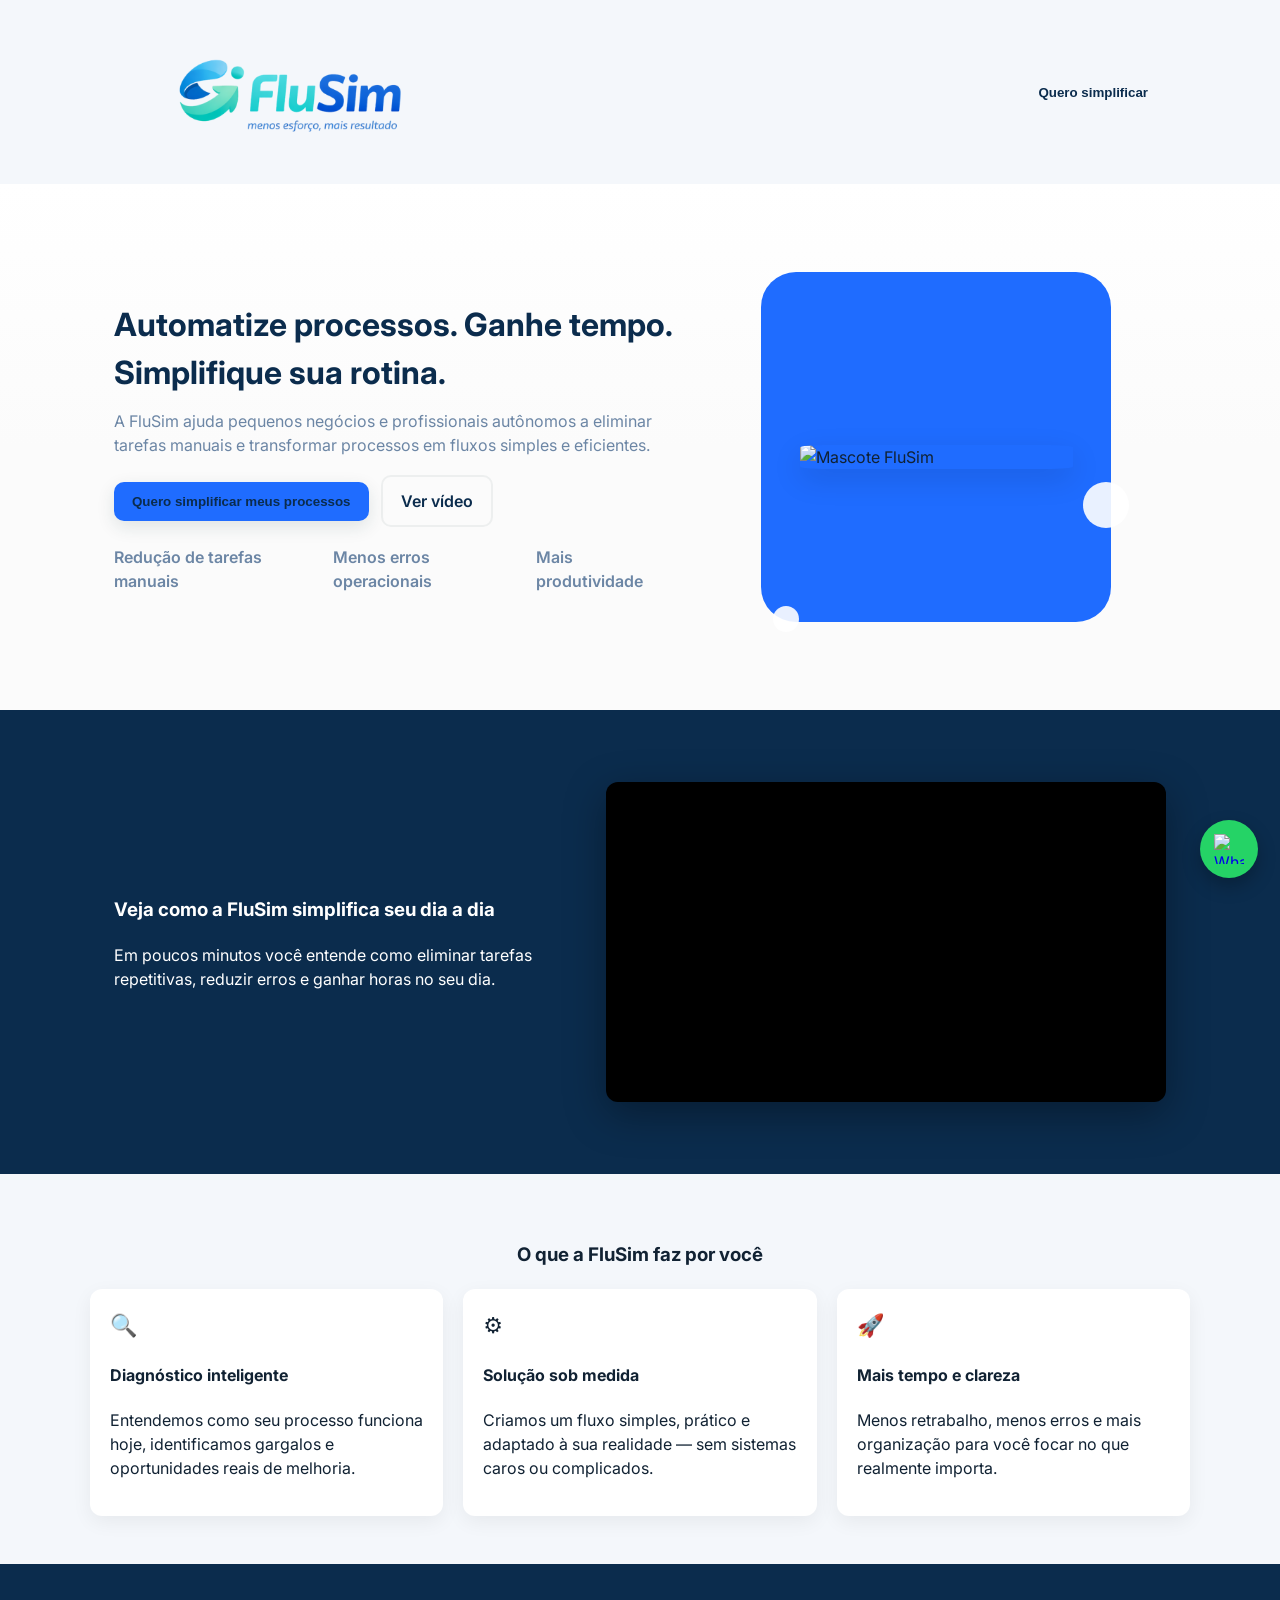
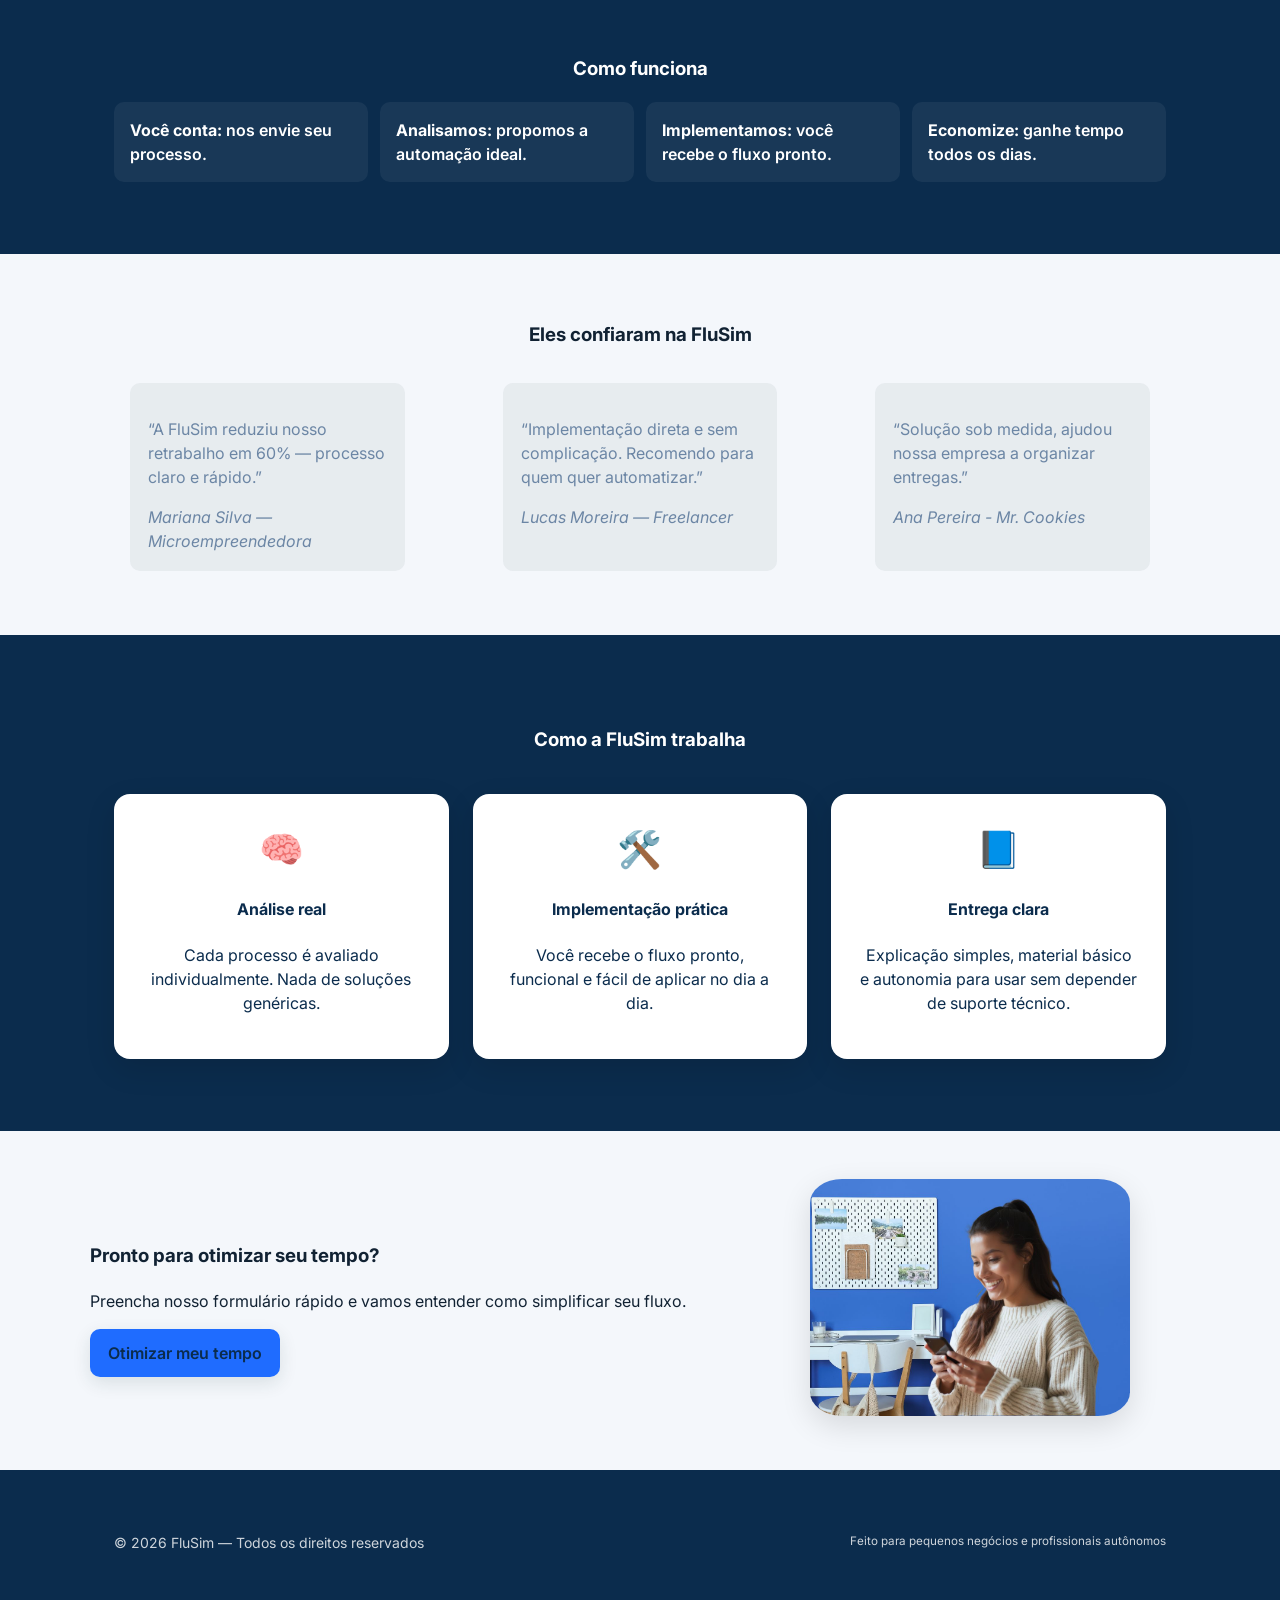
==== index.html @ b157165b "Add files via upload" ====
<!DOCTYPE html>
<html lang="pt-BR">
<head>
  <meta charset="utf-8" />
  <meta name="viewport" content="width=device-width,initial-scale=1" />
  <title>FluSim — Fluxo Simples</title>
  <link href="https://fonts.googleapis.com/css2?family=Inter:wght@300;400;600;700&display=swap" rel="stylesheet">
  <link rel="stylesheet" href="style.css">
</head>

<a href="https://wa.me/554137984067?text=Olá,%20quero%20otimizar%20meu%20tempo%20com%20a%20FluSim"
   class="whatsapp-float"
   target="_blank"
   aria-label="WhatsApp Flusim">
   <img src="https://upload.wikimedia.org/wikipedia/commons/6/6b/WhatsApp.svg" alt="WhatsApp">
</a>


<body>

<header class="site-header">
  <div class="container header-inner">
    <div class="brand">
  <img src="logo.png" alt="FluSim" class="logo-img">
</div>
    <nav class="nav">
      <button class="btn btn-ghost" onclick="abrirFormulario()">Quero simplificar</button>
    </nav>
  </div>
</header>

<!-- HERO -->
<section class="hero">
  <div class="container hero-grid">
    <div class="hero-content">
      <h2>Automatize processos. Ganhe tempo. Simplifique sua rotina.</h2>
      <p class="lead">A FluSim ajuda pequenos negócios e profissionais autônomos a eliminar tarefas manuais e transformar processos em fluxos simples e eficientes.</p>
      <div class="hero-ctas">
        <button class="btn btn-primary" onclick="abrirFormulario()">Quero simplificar meus processos</button>
        <a class="btn btn-outline" href="#video">Ver vídeo</a>
      </div>

      <ul class="quick-benefits">
        <li>Redução de tarefas manuais</li>
        <li>Menos erros operacionais</li>
        <li>Mais produtividade</li>
      </ul>
    </div>

    <div class="hero-media">
      <div class="media-decor">
        <!-- Substitua por imagem do mascote ou foto -->
        <img src="hero-photo.gif" alt="Mascote FluSim" class="hero-photo">
        <span class="dot dot-1"></span>
        <span class="dot dot-2"></span>
      </div>
    </div>
  </div>
</section>

<!-- VIDEO -->
<section id="video" class="section-dark">
  <div class="container section-grid">
    <div class="video-text">
      <h3>Veja como a FluSim simplifica seu dia a dia</h3>
      <p>Em poucos minutos você entende como eliminar tarefas repetitivas, reduzir erros e ganhar horas no seu dia.</p>
    </div>
    <div class="video-frame">
      <div class="embed-wrap">
        <iframe 
          src="https://player.vimeo.com/video/SEU_VIDEO_ID?title=0&byline=0&portrait=0"
          title="FluSim - vídeo explicativo"
          frameborder="0"
          allow="autoplay; fullscreen; picture-in-picture"
          allowfullscreen>
        </iframe>
      </div>
    </div>
  </div>
</section>

<!-- BENEFÍCIOS / VALOR -->
<section class="container section-values">
  <h3 class="center">O que a FluSim faz por você</h3>

  <div class="values-grid">

    <article class="value">
      <div class="icon">🔍</div>
      <h4>Diagnóstico inteligente</h4>
      <p>Entendemos como seu processo funciona hoje, identificamos gargalos e oportunidades reais de melhoria.</p>
    </article>

    <article class="value">
      <div class="icon">⚙️</div>
      <h4>Solução sob medida</h4>
      <p>Criamos um fluxo simples, prático e adaptado à sua realidade — sem sistemas caros ou complicados.</p>
    </article>

    <article class="value">
      <div class="icon">🚀</div>
      <h4>Mais tempo e clareza</h4>
      <p>Menos retrabalho, menos erros e mais organização para você focar no que realmente importa.</p>
    </article>

  </div>
</section>


<!-- COMO FUNCIONA -->
<section class="section-dark how">
  <div class="container">
    <h3 class="center">Como funciona</h3>
    <ol class="steps">
      <li><strong>Você conta:</strong> nos envie seu processo.</li>
      <li><strong>Analisamos:</strong> propomos a automação ideal.</li>
      <li><strong>Implementamos:</strong> você recebe o fluxo pronto.</li>
      <li><strong>Economize:</strong> ganhe tempo todos os dias.</li>
    </ol>
  </div>
</section>

<!-- TESTEMUNHOS -->
<section class="container testimonials">
  <h3 class="center">Eles confiaram na FluSim</h3>
  <div class="test-grid">
    <blockquote>
      <p>“A FluSim reduziu nosso retrabalho em 60% — processo claro e rápido.”</p>
      <cite>Mariana Silva — Microempreendedora</cite>
    </blockquote>
    <blockquote>
      <p>“Implementação direta e sem complicação. Recomendo para quem quer automatizar.”</p>
      <cite>Lucas Moreira — Freelancer</cite>
    </blockquote>
    <blockquote>
      <p>“Solução sob medida, ajudou nossa empresa a organizar entregas.”</p>
      <cite>Ana Pereira - Mr. Cookies</cite>
    </blockquote>
  </div>
</section>

<!-- Pilares -->
<section class="section-dark section-pillars">
  <div class="container">
    <h3 class="center">Como a FluSim trabalha</h3>

    <div class="pillars-grid">

      <article class="pillar">
        <div class="icon">🧠</div>
        <h4>Análise real</h4>
        <p>Cada processo é avaliado individualmente. Nada de soluções genéricas.</p>
      </article>

      <article class="pillar">
        <div class="icon">🛠️</div>
        <h4>Implementação prática</h4>
        <p>Você recebe o fluxo pronto, funcional e fácil de aplicar no dia a dia.</p>
      </article>

      <article class="pillar">
        <div class="icon">📘</div>
        <h4>Entrega clara</h4>
        <p>Explicação simples, material básico e autonomia para usar sem depender de suporte técnico.</p>
      </article>

    </div>
  </div>
</section>


<!-- CTA / FORM LINK -->
<section id="contato" class="container final-cta">
  <div class="cta-grid">
    <div>
      <h3>Pronto para otimizar seu tempo?</h3>
      <p>Preencha nosso formulário rápido e vamos entender como simplificar seu fluxo.</p>
      <a class="btn btn-primary" href="https://forms.gle/u1SVNttfD4FiTbFT9">Otimizar meu tempo</a>
    </div>
    <div class="cta-image">
      <img src="cta-photo.jpg" alt="Pessoa feliz usando celular">
    </div>
  </div>
</section>


<footer class="site-footer section-dark">
  <div class="container footer-inner">
    <p>© <span id="ano"></span> FluSim — Todos os direitos reservados</p>
    <small>Feito para pequenos negócios e profissionais autônomos</small>
  </div>
</footer>

<script src="script.js"></script>
</body>
</html>
---- style.css ----
:root{
  --bg:#f4f7fb;

  --dark:#0b2c4d;      /* azul escuro */
  --accent:#1f6cff;   /* azul principal */
  --soft:#4fc3ff;     /* azul claro */

  --muted:#6c86a5;
  --white:#ffffff;

  --radius:14px;
  --max-width:1100px;
  --container-pad:24px;
  font-size:16px;
}

*{box-sizing:border-box}
html,body{height:100%}
body{
  margin:0;
  font-family:Inter,system-ui,Arial,sans-serif;
  background:var(--bg);
  color:#123;
  -webkit-font-smoothing:antialiased;
  -moz-osx-font-smoothing:grayscale;
  line-height:1.5;
}

.logo-img{
  height: 100px;
  width: auto;
  object-fit: contain;
  display: block;
}

.container{
  width:100%;
  max-width:var(--max-width);
  margin:0 auto;
  padding:24px;
}

/* header */
.site-header{
  background:transparent;
  padding:18px 0;
}
.header-inner{display:flex;justify-content:space-between;align-items:center}
.logo{margin:0;font-size:20px;color:var(--dark);font-weight:700}
.tag{margin:0;font-size:12px;color:var(--muted)}

/* buttons */
.btn{
  display:inline-block;
  padding:12px 18px;
  border-radius:10px;
  border:none;
  cursor:pointer;
  font-weight:600;
  text-decoration:none;
}
.btn-primary{
  background:var(--accent);
  color:var(--dark);
  box-shadow:0 6px 18px rgba(21,60,57,0.12);
}
.btn-outline{
  background:transparent;
  color:var(--dark);
  border:2px solid rgba(21,60,57,0.06);
}
.btn-ghost{
  background:transparent;
  color:var(--dark);
}

/* HERO */
.hero{
  padding:64px 0;
  background:linear-gradient(180deg, #ffffff 0%, #fbfbfb 50%);
}
.hero-grid{display:grid;grid-template-columns:1fr 460px;gap:32px;align-items:center}
.hero-content h2{font-size:32px;margin:0 0 12px;color:var(--dark)}
.lead{color:var(--muted);margin:0 0 18px}
.hero-ctas{display:flex;gap:12px;align-items:center;margin-bottom:18px}
.quick-benefits{display:flex;gap:16px;padding:0;margin:0;list-style:none;font-weight:600;color:var(--muted)}

/* hero media circular */
.hero-media{display:flex;justify-content:center}
.media-decor{position:relative;width:350px;height:350px;border-radius:10%;background:var(--accent);display:flex;align-items:center;justify-content:center;overflow:visible}
.hero-photo{width:78%;border-radius:10%;box-shadow:0 10px 30px rgba(0,0,0,0.12);transform:translateY(10px)}
.dot{position:absolute;border-radius:50%;background:var(--white);opacity:0.9}
.dot-1{width:46px;height:46px;right:-18px;top:60%}
.dot-2{width:26px;height:26px;left:12px;bottom:-10px}

/* Sections */
.section-dark{background:var(--dark);color:var(--white);padding:48px 0}
.section-grid{display:grid;grid-template-columns:1fr 560px;gap:28px;align-items:center}
.embed-wrap{background:#000;border-radius:12px;overflow:hidden;box-shadow:0 12px 40px rgba(0,0,0,0.35)}
.embed-wrap iframe{width:100%;height:320px;border:0;display:block}

/* values */
.section-values{padding:48px 0}
.center{text-align:center}
.values-grid{display:grid;grid-template-columns:repeat(3,1fr);gap:20px;margin-top:20px}
.value{background:#fff;padding:20px;border-radius:12px;box-shadow:0 6px 20px rgba(0,0,0,0.06);text-align:left}
.value .icon{font-size:22px;margin-bottom:8px}

/* how */
.how .steps{list-style:none;padding:0;margin:18px auto 0;display:grid;grid-template-columns:repeat(4,1fr);gap:12px}
.how .steps li{background:rgba(255,255,255,0.06);padding:16px;border-radius:10px;text-align:left;font-weight:600}

/* testimonials */
.testimonials{padding:48px 0}
.test-grid{display:grid;grid-template-columns:repeat(3,1fr);gap:18px;margin-top:18px}
blockquote{background:rgba(21,60,57,0.06);padding:18px;border-radius:10px;color:var(--muted)}

/* pricing */
.section-pricing .pricing-grid{display:grid;grid-template-columns:repeat(3,1fr);gap:18px;margin-top:20px}
.card{background:var(--white);padding:20px;border-radius:12px;text-align:center;box-shadow:0 10px 30px rgba(0,0,0,0.06)}
.card.featured{background:var(--dark);color:var(--white);transform:translateY(-8px)}

/* final cta */
.final-cta{padding:48px 0}
.cta-grid{display:grid;grid-template-columns:1fr 380px;gap:28px;align-items:center}
.cta-image img{width:100%;border-radius:10%;max-width:320px;box-shadow:0 10px 30px rgba(0,0,0,0.12)}

/* footer */
.site-footer{padding:24px 0;font-size:14px;color:rgba(255,255,255,0.8)}
.footer-inner{display:flex;justify-content:space-between;align-items:center}

/* responsivity */
@media (max-width:980px){
  .hero-grid{grid-template-columns:1fr; text-align:center}
  .media-decor{width:320px;height:320px}
  .section-grid{grid-template-columns:1fr}
  .values-grid{grid-template-columns:1fr}
  .how .steps{grid-template-columns:repeat(2,1fr)}
  .test-grid{grid-template-columns:1fr}
  .pricing-grid{grid-template-columns:1fr}
  .cta-grid{grid-template-columns:1fr}
}
@media (max-width:520px){
  .media-decor{width:260px;height:260px}
  .embed-wrap iframe{height:200px}
  .hero-content h2{font-size:24px}
  .quick-benefits{flex-direction:column;align-items:center}
}

.section-pillars .pillars-grid{
  display:grid;
  grid-template-columns:repeat(auto-fit,minmax(240px,1fr));
  gap:24px;
  margin-top:40px;
}

.pillar{
  background:#ffffff;
  color:#0b2c4d;
  padding:28px;
  border-radius:16px;
  text-align:center;
  box-shadow:0 10px 30px rgba(0,0,0,0.12);
}

.pillar .icon{
  font-size:36px;
  margin-bottom:12px;
}


/* RESPONSIVO MOBILE */
@media (max-width: 768px){

  body{
    overflow-x:hidden;
  }

  .container{
    padding-left:16px;
    padding-right:16px;
  }

  /* HEADER */
  .header-inner{
    flex-direction:column;
    gap:12px;
  }

  /* HERO */
  .hero-grid{
    grid-template-columns:1fr;
    text-align:center;
  }

  .hero-content h2{
    font-size:26px;
  }

  .lead{
    font-size:16px;
  }

  .hero-ctas{
    flex-direction:column;
    gap:12px;
  }

  .hero-media{
    margin-top:24px;
  }

  .hero-photo{
    max-width:100%;
    height:auto;
  }

  /* VALUES */
  .values-grid{
    grid-template-columns:1fr;
  }

  /* PILLARS */
  .pillars-grid{
    grid-template-columns:1fr;
  }

  /* VIDEO */
  .section-grid{
    grid-template-columns:1fr;
    gap:24px;
    text-align:center;
  }

  /* HOW */
  .steps{
    padding-left:0;
  }

  .steps li{
    margin-bottom:16px;
  }

  /* TESTEMUNHOS */
  .test-grid{
    grid-template-columns:1fr;
  }

  /* CTA */
  .cta-grid{
    grid-template-columns:1fr;
    text-align:center;
  }

  .cta-image img{
    max-width:100%;
    height:auto;
    margin-top:24px;
  }

  /* BOTÕES */
  .btn{
    width:100%;
  }

}


.whatsapp-float{
  position:fixed;
  width:58px;
  height:58px;
  bottom:22px;
  right:22px;
  background:#25d366;
  border-radius:50%;
  display:flex;
  align-items:center;
  justify-content:center;
  box-shadow:0 8px 18px rgba(0,0,0,.25);
  z-index:9999;
  transition:.3s ease;
}

.whatsapp-float img{
  width:30px;
  height:30px;
}

.whatsapp-float:hover{
  transform:scale(1.08);
}


@media(max-width:600px){
  .whatsapp-float{
    width:52px;
    height:52px;
    bottom:18px;
    right:18px;
  }
}
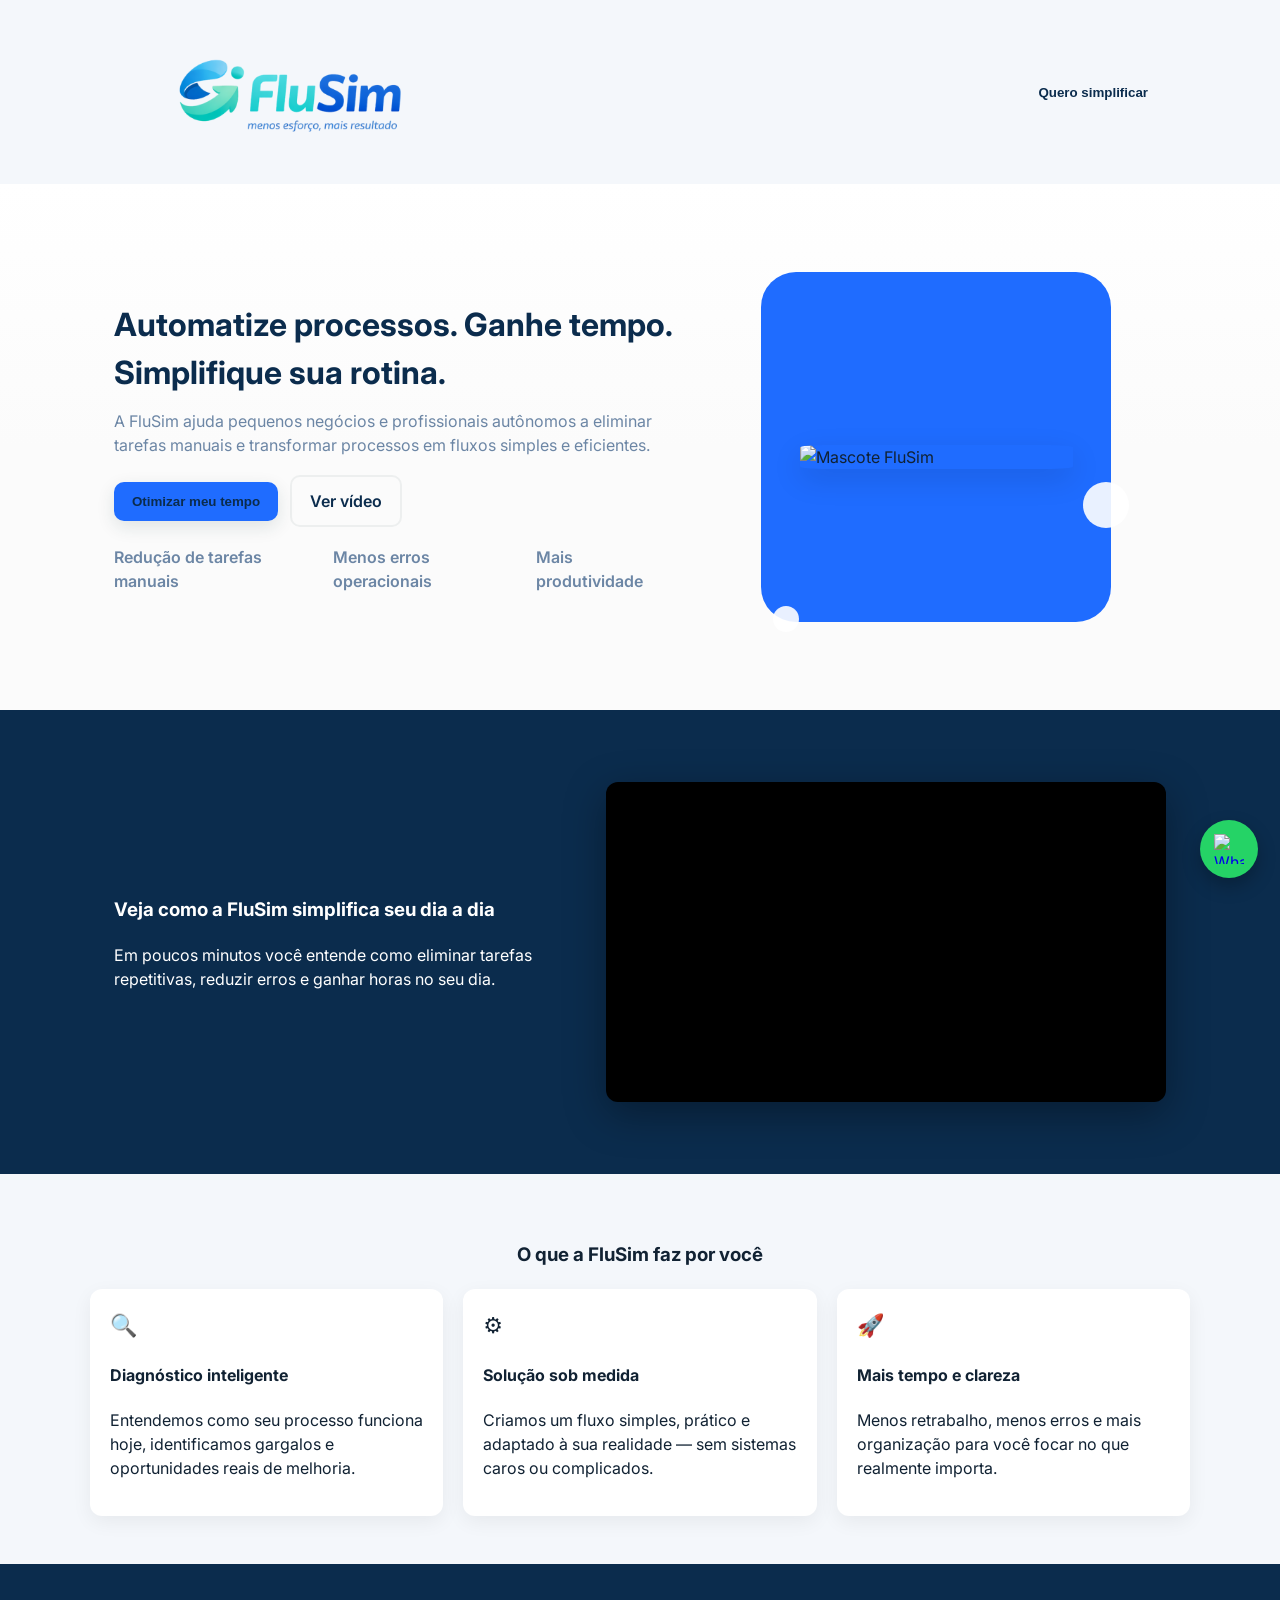
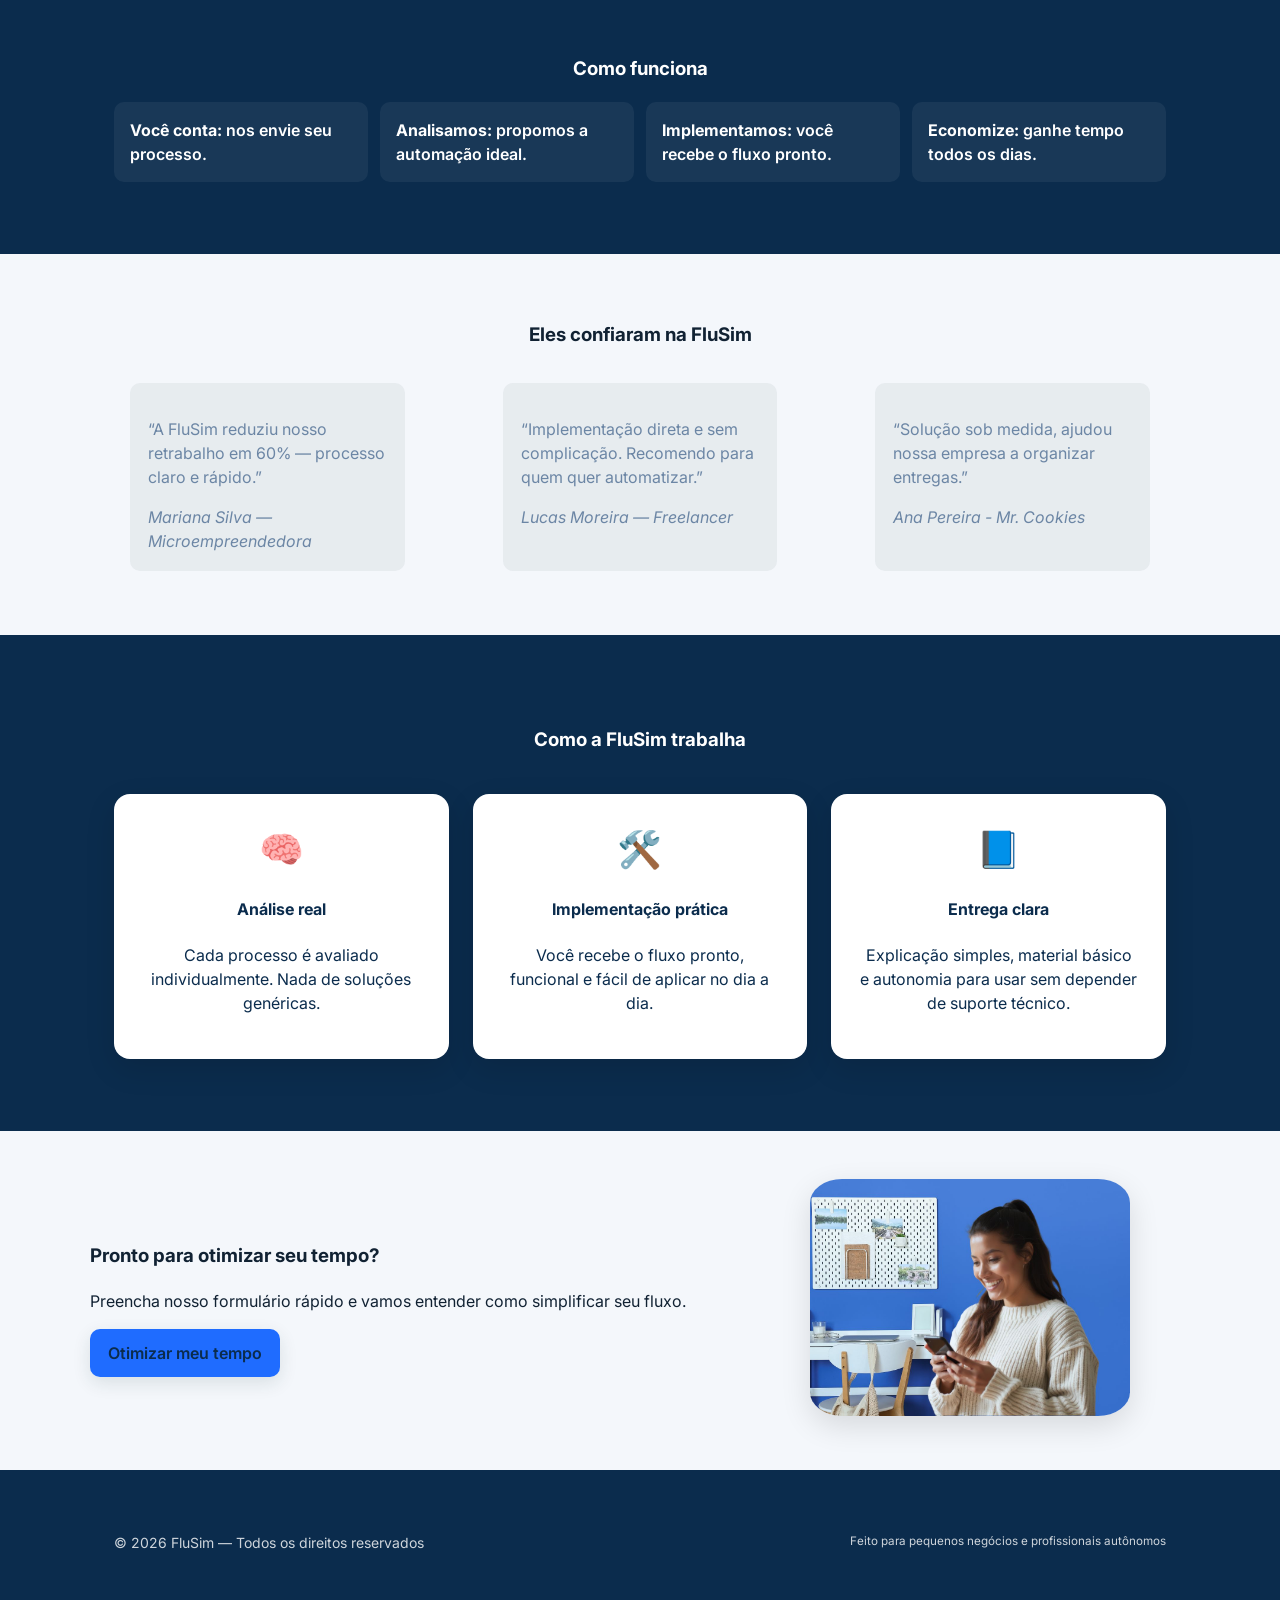
==== commit 16d3f758: "Adicionando link de video Adicionado Video" ====
--- a/index.html
+++ b/index.html
@@ -36,7 +36,7 @@
       <h2>Automatize processos. Ganhe tempo. Simplifique sua rotina.</h2>
       <p class="lead">A FluSim ajuda pequenos negócios e profissionais autônomos a eliminar tarefas manuais e transformar processos em fluxos simples e eficientes.</p>
       <div class="hero-ctas">
-        <button class="btn btn-primary" onclick="abrirFormulario()">Quero simplificar meus processos</button>
+        <button class="btn btn-primary" onclick="abrirFormulario()">Otimizar meu tempo</button>
         <a class="btn btn-outline" href="#video">Ver vídeo</a>
       </div>
 
@@ -68,7 +68,7 @@
     <div class="video-frame">
       <div class="embed-wrap">
         <iframe 
-          src="https://player.vimeo.com/video/SEU_VIDEO_ID?title=0&byline=0&portrait=0"
+          src="https://player.vimeo.com/video/https://vimeo.com/1153386463?title=0&byline=0&portrait=0"
           title="FluSim - vídeo explicativo"
           frameborder="0"
           allow="autoplay; fullscreen; picture-in-picture"
@@ -194,3 +194,4 @@
 <script src="script.js"></script>
 </body>
 </html>
+
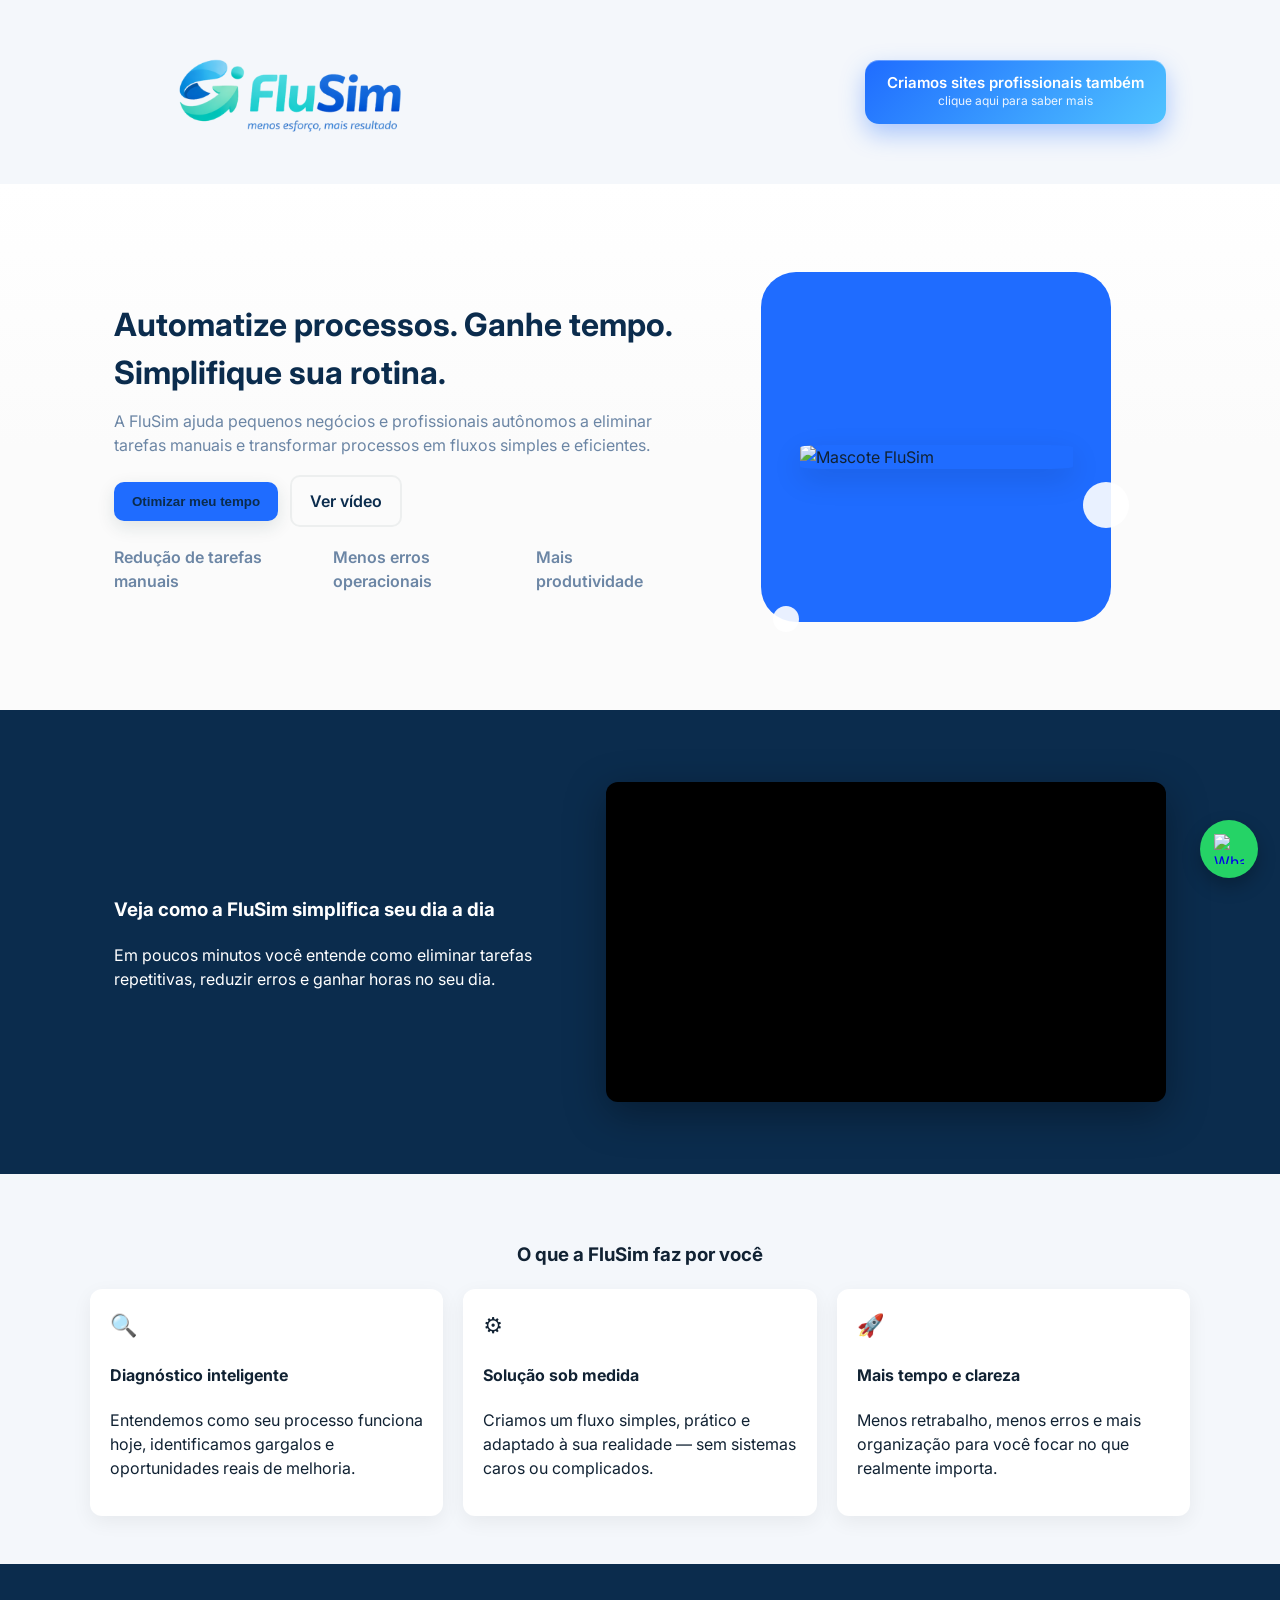
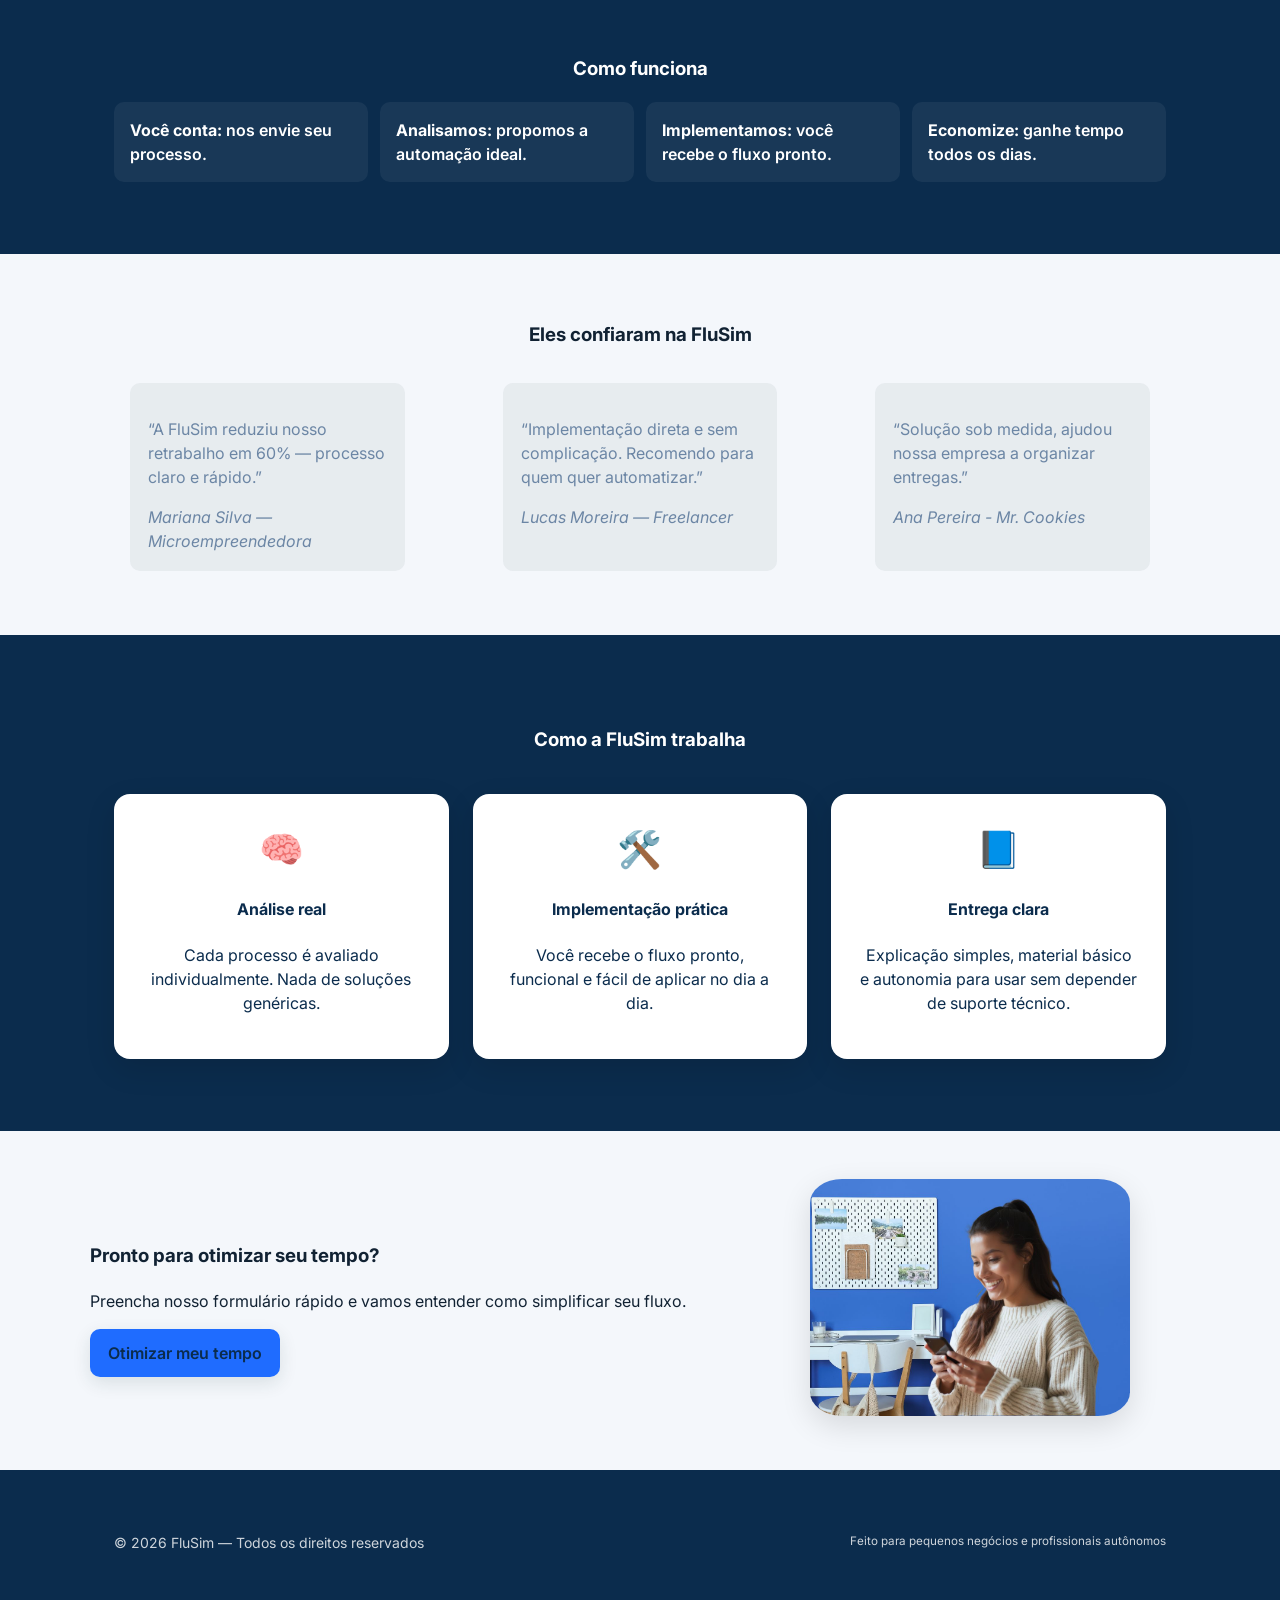
==== commit 19e5842a: "correção da pagina principal" ====
--- a/index.html
+++ b/index.html
@@ -8,7 +8,7 @@
   <link rel="stylesheet" href="style.css">
 </head>
 
-<a href="https://wa.me/554137984067?text=Olá,%20quero%20otimizar%20meu%20tempo%20com%20a%20FluSim"
+<a href="https://wa.me/554195673863?text=Olá,%20quero%20otimizar%20meu%20tempo%20com%20a%20FluSim"
    class="whatsapp-float"
    target="_blank"
    aria-label="WhatsApp Flusim">
@@ -24,7 +24,12 @@
   <img src="logo.png" alt="FluSim" class="logo-img">
 </div>
     <nav class="nav">
-      <button class="btn btn-ghost" onclick="abrirFormulario()">Quero simplificar</button>
+      <a class="btn-site-highlight" 
+   href="https://flusim.com.br/crie-seu-site">
+   <span class="btn-title">Criamos sites profissionais também</span>
+   <span class="btn-sub">clique aqui para saber mais</span>
+</a>
+
     </nav>
   </div>
 </header>
@@ -68,7 +73,7 @@
     <div class="video-frame">
       <div class="embed-wrap">
         <iframe 
-          src="https://player.vimeo.com/video/https://vimeo.com/1153386463?title=0&byline=0&portrait=0"
+          src="https://player.vimeo.com/video/1153386463?title=0&byline=0&portrait=0"
           title="FluSim - vídeo explicativo"
           frameborder="0"
           allow="autoplay; fullscreen; picture-in-picture"
@@ -195,3 +200,5 @@
 </body>
 </html>
 
+
+
--- a/style.css
+++ b/style.css
@@ -300,3 +300,81 @@
     right:18px;
   }
 }
+
+
+
+.btn-site-highlight{
+  display:inline-flex;
+  flex-direction:column;
+  align-items:center;
+  justify-content:center;
+  text-align:center;
+
+  padding:14px 22px;
+  border-radius:14px;
+  text-decoration:none;
+
+  color:#fff;
+  font-weight:600;
+
+  /* GRADIENTE */
+  background:linear-gradient(
+    135deg,
+    #1f6cff,
+    #4fc3ff,
+    #1f6cff
+  );
+
+  background-size:200% 200%;
+
+  /* PROFUNDIDADE */
+  box-shadow:
+    0 10px 25px rgba(31,108,255,0.35),
+    inset 0 1px 0 rgba(255,255,255,0.3);
+
+  transition:all .35s ease;
+
+  position:relative;
+  overflow:hidden;
+}
+
+/* brilho metálico animado */
+.btn-site-highlight::before{
+  content:"";
+  position:absolute;
+  top:0;
+  left:-75%;
+  width:50%;
+  height:100%;
+  background:linear-gradient(
+    120deg,
+    transparent,
+    rgba(255,255,255,0.4),
+    transparent
+  );
+  transform:skewX(-25deg);
+  transition:.6s;
+}
+
+.btn-site-highlight:hover::before{
+  left:130%;
+}
+
+.btn-site-highlight:hover{
+  transform:translateY(-3px) scale(1.02);
+  box-shadow:
+    0 18px 35px rgba(31,108,255,0.45);
+}
+
+/* TEXTO */
+.btn-title{
+  font-size:15px;
+  line-height:1.2;
+}
+
+.btn-sub{
+  font-size:12px;
+  opacity:.9;
+  font-weight:400;
+}
+
